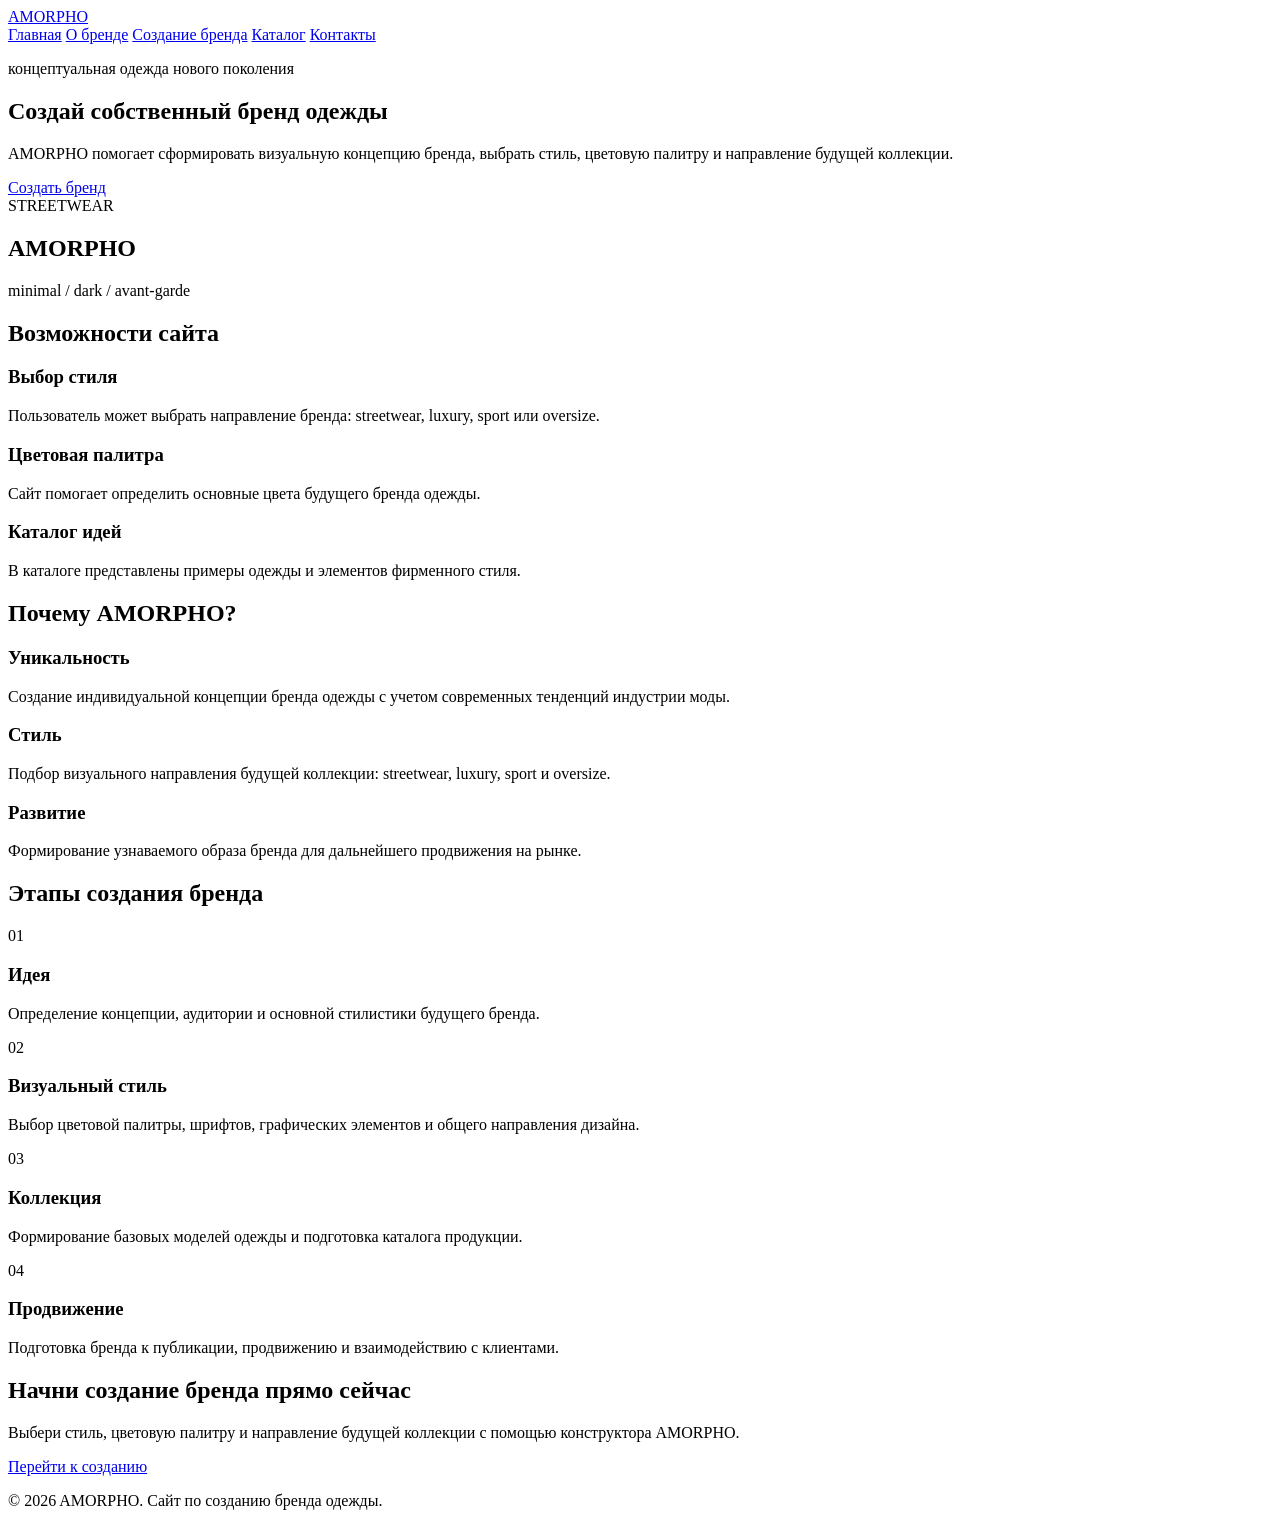
==== index.html @ 742e9d92 "Add files via upload" ====
<!DOCTYPE html>
<html lang="ru">
<head>
    <meta charset="UTF-8">
    <meta name="viewport" content="width=device-width, initial-scale=1.0">
    <title>AMORPHO — создание бренда одежды</title>
    <link rel="stylesheet" href="css/style.css">
</head>
<body>

<header class="header">
    <div class="container header__inner">
        <a href="index.html" class="logo">AMORPHO</a>

        <nav class="nav">
            <a href="index.html" class="active">Главная</a>
            <a href="about.html">О бренде</a>
            <a href="create-brand.html">Создание бренда</a>
            <a href="catalog.html">Каталог</a>
            <a href="contacts.html">Контакты</a>
        </nav>
    </div>
</header>

<main>

    <section class="hero">
        <div class="container hero__inner">

            <div class="hero__content">
                <p class="hero__subtitle">концептуальная одежда нового поколения</p>

                <h1>Создай собственный бренд одежды</h1>

                <p class="hero__text">
                    AMORPHO помогает сформировать визуальную концепцию бренда,
                    выбрать стиль, цветовую палитру и направление будущей коллекции.
                </p>

                <a href="create-brand.html" class="btn">Создать бренд</a>
            </div>

            <div class="hero__card">
                <span>STREETWEAR</span>
                <h2>AMORPHO</h2>
                <p>minimal / dark / avant-garde</p>
            </div>

        </div>
    </section>

    <section class="advantages">
        <div class="container">
            <h2 class="section-title">Возможности сайта</h2>

            <div class="advantages__grid">
                <div class="advantage-card">
                    <h3>Выбор стиля</h3>
                    <p>Пользователь может выбрать направление бренда: streetwear, luxury, sport или oversize.</p>
                </div>

                <div class="advantage-card">
                    <h3>Цветовая палитра</h3>
                    <p>Сайт помогает определить основные цвета будущего бренда одежды.</p>
                </div>

                <div class="advantage-card">
                    <h3>Каталог идей</h3>
                    <p>В каталоге представлены примеры одежды и элементов фирменного стиля.</p>
                </div>
            </div>
        </div>
    </section>

    <section class="about-brand">
        <div class="container">
            <h2 class="section-title">Почему AMORPHO?</h2>

            <div class="about-grid">
                <div class="about-card">
                    <h3>Уникальность</h3>
                    <p>Создание индивидуальной концепции бренда одежды с учетом современных тенденций индустрии моды.</p>
                </div>

                <div class="about-card">
                    <h3>Стиль</h3>
                    <p>Подбор визуального направления будущей коллекции: streetwear, luxury, sport и oversize.</p>
                </div>

                <div class="about-card">
                    <h3>Развитие</h3>
                    <p>Формирование узнаваемого образа бренда для дальнейшего продвижения на рынке.</p>
                </div>
            </div>
        </div>
    </section>

    <section class="steps">
        <div class="container">
            <h2 class="section-title">Этапы создания бренда</h2>

            <div class="steps__list">
                <div class="step">
                    <span>01</span>
                    <h3>Идея</h3>
                    <p>Определение концепции, аудитории и основной стилистики будущего бренда.</p>
                </div>

                <div class="step">
                    <span>02</span>
                    <h3>Визуальный стиль</h3>
                    <p>Выбор цветовой палитры, шрифтов, графических элементов и общего направления дизайна.</p>
                </div>

                <div class="step">
                    <span>03</span>
                    <h3>Коллекция</h3>
                    <p>Формирование базовых моделей одежды и подготовка каталога продукции.</p>
                </div>

                <div class="step">
                    <span>04</span>
                    <h3>Продвижение</h3>
                    <p>Подготовка бренда к публикации, продвижению и взаимодействию с клиентами.</p>
                </div>
            </div>
        </div>
    </section>

    <section class="cta">
        <div class="container cta__inner">
            <h2>Начни создание бренда прямо сейчас</h2>
            <p>Выбери стиль, цветовую палитру и направление будущей коллекции с помощью конструктора AMORPHO.</p>
            <a href="create-brand.html" class="btn">Перейти к созданию</a>
        </div>
    </section>

</main>

<footer class="footer">
    <div class="container">
        <p>© 2026 AMORPHO. Сайт по созданию бренда одежды.</p>
    </div>
</footer>

</body>
</html>
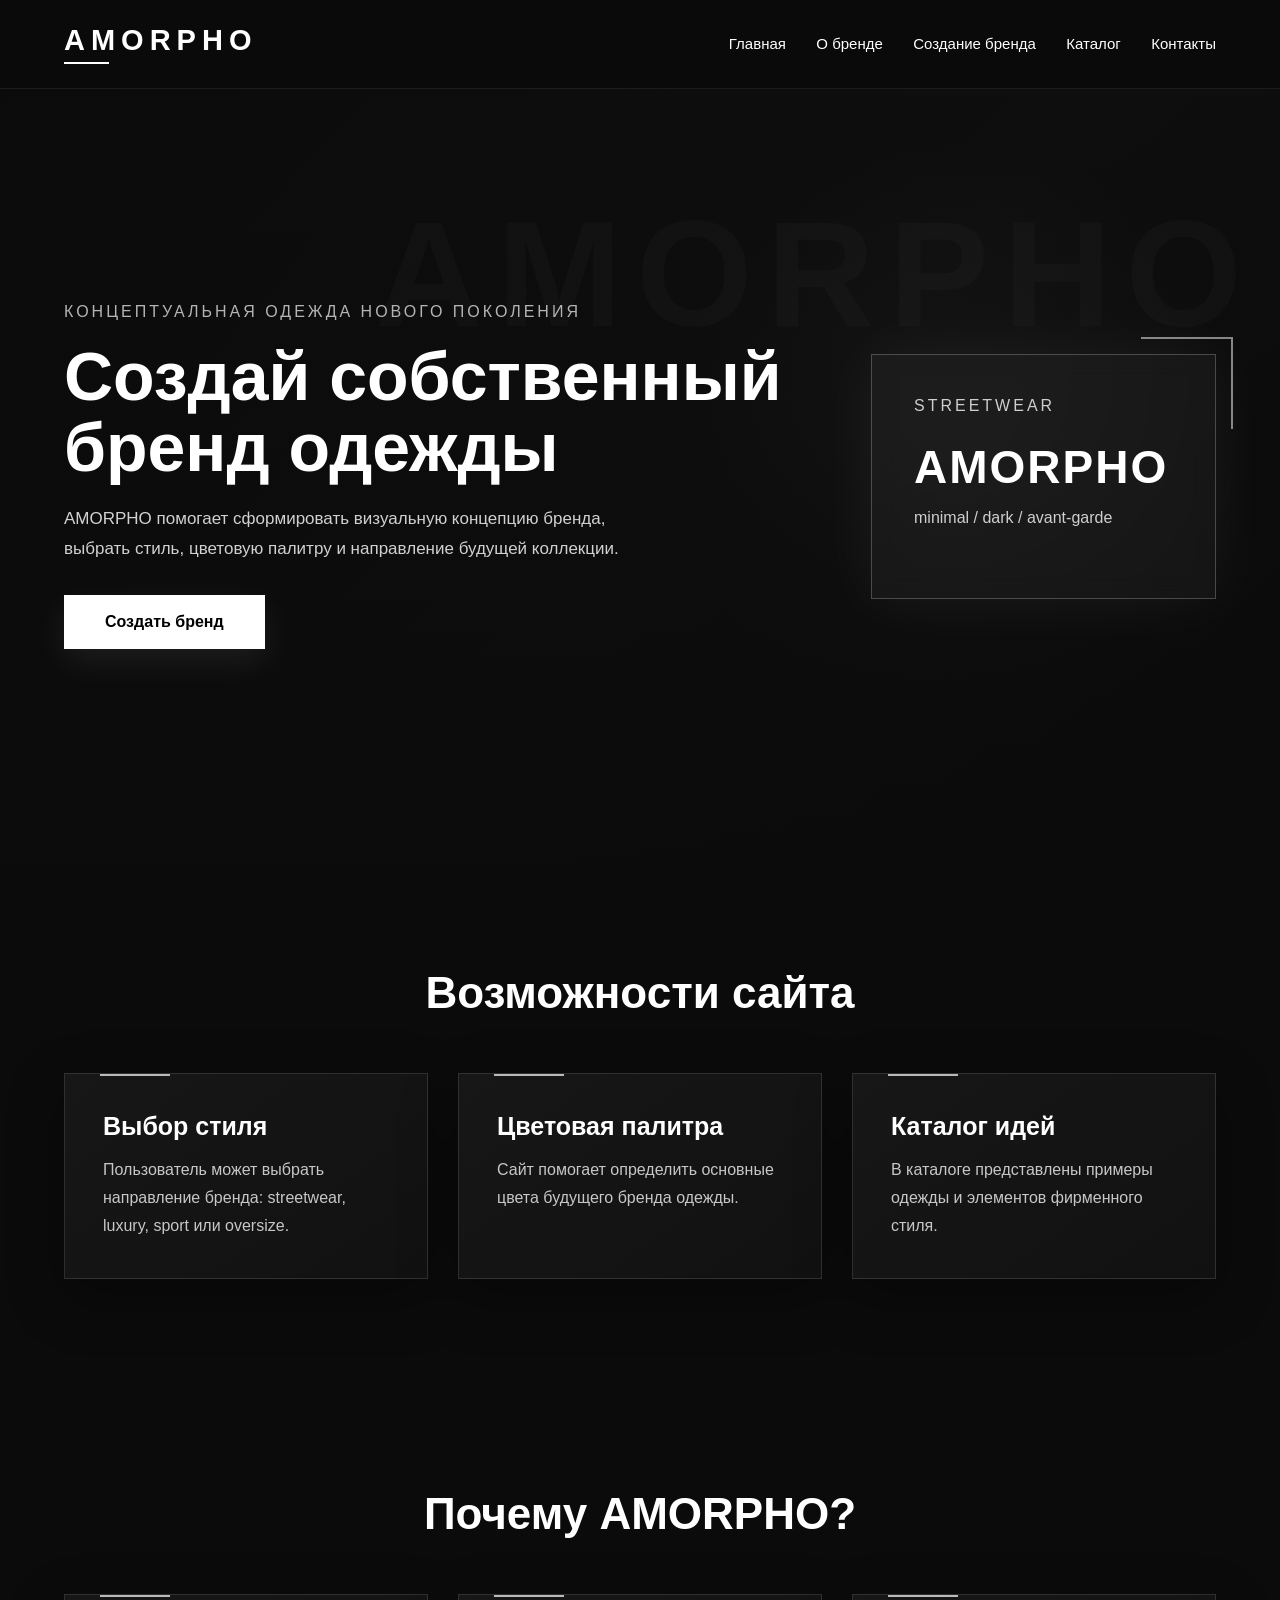
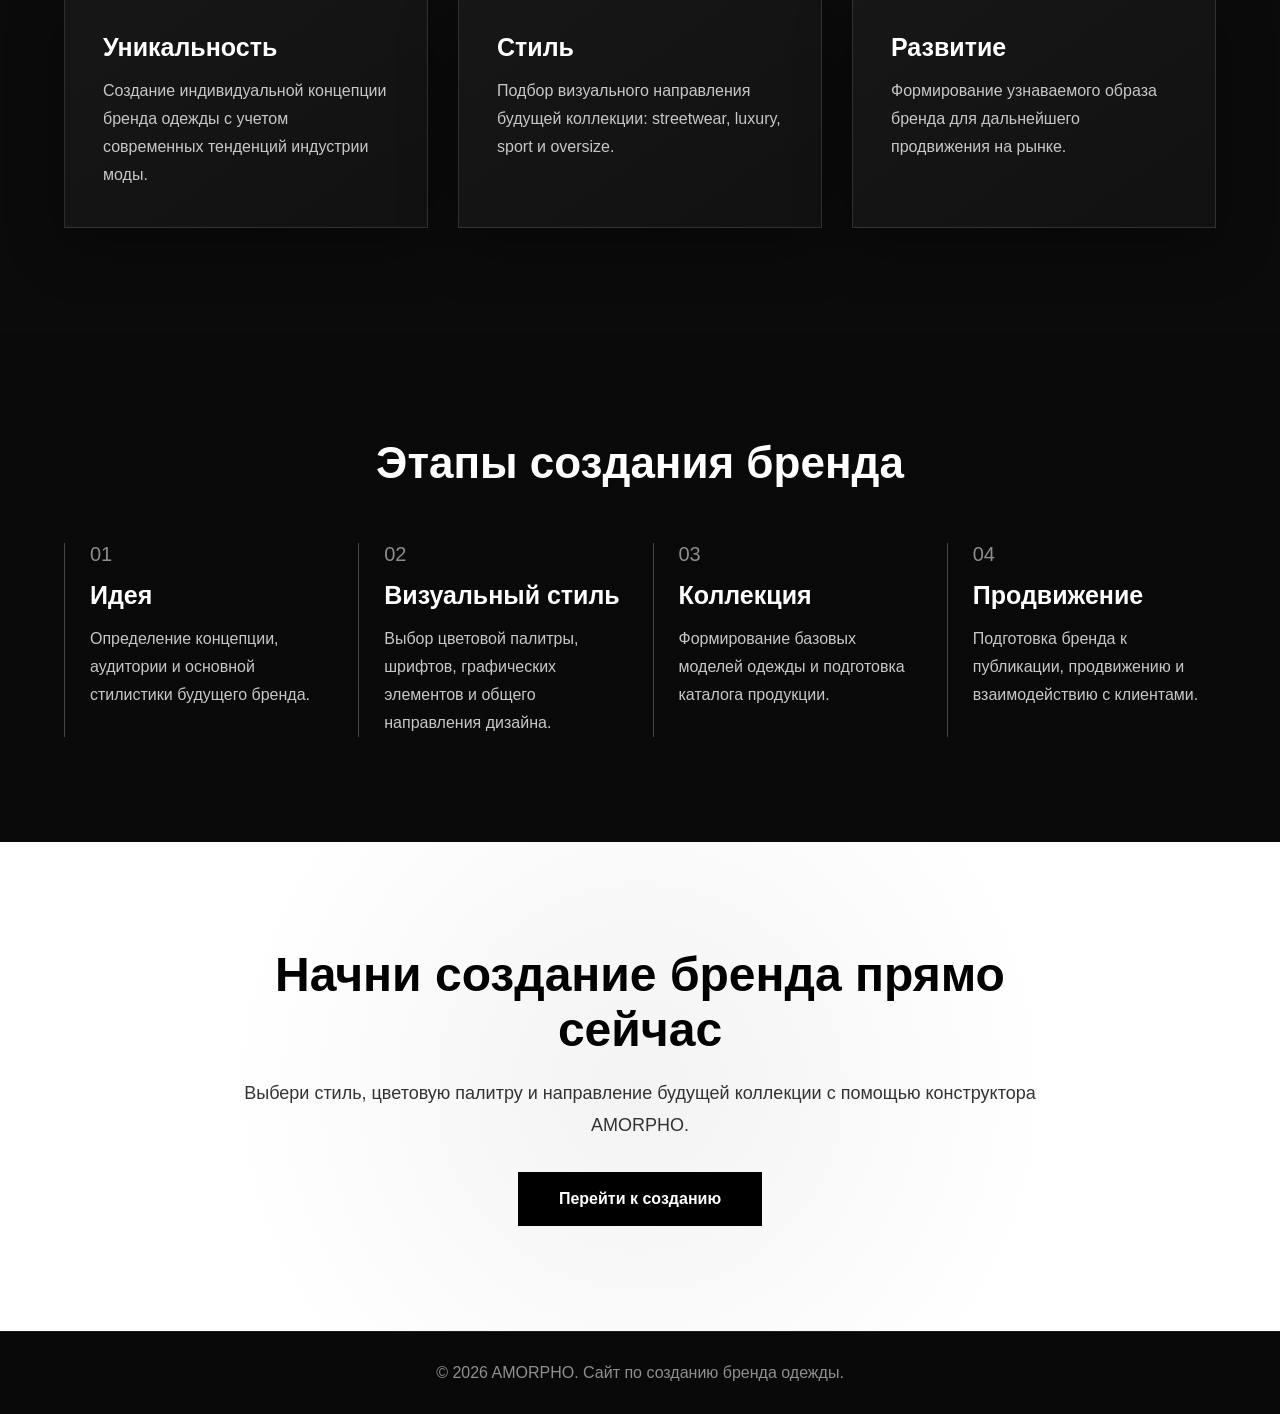
==== commit c6c99341: "Update index.html" ====
--- a/index.html
+++ b/index.html
@@ -4,7 +4,7 @@
     <meta charset="UTF-8">
     <meta name="viewport" content="width=device-width, initial-scale=1.0">
     <title>AMORPHO — создание бренда одежды</title>
-    <link rel="stylesheet" href="css/style.css">
+    <link rel="stylesheet" href="style.css">
 </head>
 <body>
 
@@ -144,4 +144,4 @@
 </footer>
 
 </body>
-</html>+</html>
--- a/style.css
+++ b/style.css
@@ -0,0 +1,615 @@
+* {
+    margin: 0;
+    padding: 0;
+    box-sizing: border-box;
+}
+
+body {
+    font-family: Arial, sans-serif;
+    background: #0b0b0b;
+    color: white;
+}
+
+body::before {
+    content: "";
+    position: fixed;
+    width: 420px;
+    height: 420px;
+    right: -120px;
+    top: 120px;
+    background: radial-gradient(circle, rgba(255,255,255,0.13), transparent 65%);
+    pointer-events: none;
+    z-index: -1;
+}
+
+body::after {
+    content: "";
+    position: fixed;
+    width: 360px;
+    height: 360px;
+    left: -140px;
+    bottom: 80px;
+    background: radial-gradient(circle, rgba(120,120,120,0.18), transparent 70%);
+    pointer-events: none;
+    z-index: -1;
+}
+
+.container {
+    width: 90%;
+    max-width: 1200px;
+    margin: 0 auto;
+}
+
+/* Header */
+
+.header {
+    padding: 24px 0;
+    border-bottom: 1px solid rgba(255,255,255,0.08);
+    background: rgba(11, 11, 11, 0.88);
+    backdrop-filter: blur(12px);
+    position: sticky;
+    top: 0;
+    z-index: 10;
+}
+
+.header__inner {
+    display: flex;
+    justify-content: space-between;
+    align-items: center;
+}
+
+.logo {
+    color: white;
+    text-decoration: none;
+    font-size: 29px;
+    font-weight: bold;
+    letter-spacing: 6px;
+}
+
+.logo::after {
+    content: "";
+    display: block;
+    height: 2px;
+    width: 45px;
+    margin-top: 5px;
+    background: white;
+}
+
+.nav a {
+    color: white;
+    text-decoration: none;
+    margin-left: 26px;
+    transition: 0.3s;
+    font-size: 15px;
+    position: relative;
+}
+
+.nav a::after {
+    content: "";
+    position: absolute;
+    width: 0;
+    height: 1px;
+    background: white;
+    left: 0;
+    bottom: -6px;
+    transition: 0.3s;
+}
+
+.nav a:hover::after {
+    width: 100%;
+}
+
+.nav a:hover {
+    color: #d4d4d4;
+}
+
+/* Hero */
+
+.hero {
+    min-height: 86vh;
+    display: flex;
+    align-items: center;
+    background:
+        linear-gradient(rgba(11, 11, 11, 0.72), rgba(11, 11, 11, 0.98)),
+        radial-gradient(circle at 75% 45%, #3a3a3a, transparent 28%),
+        linear-gradient(135deg, #0b0b0b 0%, #171717 55%, #070707 100%);
+    overflow: hidden;
+}
+
+.hero__inner {
+    display: flex;
+    justify-content: space-between;
+    align-items: center;
+    gap: 70px;
+    position: relative;
+}
+
+.hero__inner::before {
+    content: "AMORPHO";
+    position: absolute;
+    right: -40px;
+    top: -115px;
+    font-size: 150px;
+    font-weight: 900;
+    letter-spacing: 14px;
+    color: rgba(255,255,255,0.025);
+    z-index: 0;
+}
+
+.hero__content,
+.hero__card {
+    position: relative;
+    z-index: 1;
+}
+
+.hero__content h1 {
+    font-size: 68px;
+    line-height: 1.05;
+    margin: 20px 0;
+    max-width: 720px;
+}
+
+.hero__subtitle {
+    color: #b4b4b4;
+    text-transform: uppercase;
+    letter-spacing: 3px;
+}
+
+.hero__text {
+    color: #d1d1d1;
+    max-width: 570px;
+    line-height: 1.8;
+    font-size: 17px;
+}
+
+.btn {
+    display: inline-block;
+    margin-top: 30px;
+    padding: 17px 40px;
+    background: white;
+    color: black;
+    text-decoration: none;
+    font-weight: bold;
+    transition: 0.3s;
+    border: 1px solid white;
+    box-shadow: 0 12px 35px rgba(255,255,255,0.08);
+    cursor: pointer;
+}
+
+.btn:hover {
+    transform: translateY(-5px);
+    background: transparent;
+    color: white;
+}
+
+.hero__card {
+    width: 345px;
+    min-height: 245px;
+    padding: 42px;
+    border: 1px solid rgba(255,255,255,0.22);
+    background: rgba(255,255,255,0.045);
+    backdrop-filter: blur(12px);
+    box-shadow: 0 0 60px rgba(255,255,255,0.06);
+}
+
+.hero__card::before {
+    content: "";
+    position: absolute;
+    width: 90px;
+    height: 90px;
+    right: -18px;
+    top: -18px;
+    border-top: 2px solid white;
+    border-right: 2px solid white;
+    opacity: 0.5;
+}
+
+.hero__card span {
+    color: #cfcfcf;
+    letter-spacing: 3px;
+}
+
+.hero__card h2 {
+    font-size: 46px;
+    margin: 25px 0 15px;
+    letter-spacing: 2px;
+}
+
+.hero__card p {
+    color: #cfcfcf;
+}
+
+/* Sections */
+
+.advantages,
+.about-brand,
+.steps,
+.cta {
+    padding: 105px 0;
+}
+
+.section-title {
+    text-align: center;
+    margin-bottom: 55px;
+    font-size: 44px;
+}
+
+.advantages__grid,
+.about-grid {
+    display: grid;
+    grid-template-columns: repeat(3, 1fr);
+    gap: 30px;
+}
+
+.advantage-card,
+.about-card,
+.catalog-card,
+.constructor__form,
+.constructor__result,
+.contacts-form {
+    background: linear-gradient(145deg, #171717, #111);
+    border: 1px solid rgba(255,255,255,0.12);
+    box-shadow: 0 18px 50px rgba(0,0,0,0.35);
+}
+
+.advantage-card,
+.about-card {
+    padding: 38px;
+    transition: 0.3s;
+    position: relative;
+    overflow: hidden;
+}
+
+.advantage-card::before,
+.about-card::before,
+.catalog-card::before {
+    content: "";
+    position: absolute;
+    width: 70px;
+    height: 2px;
+    left: 35px;
+    top: 0;
+    background: white;
+    opacity: 0.7;
+}
+
+.advantage-card:hover,
+.about-card:hover,
+.catalog-card:hover {
+    transform: translateY(-9px);
+    border-color: rgba(255,255,255,0.55);
+}
+
+.advantage-card h3,
+.about-card h3 {
+    margin-bottom: 15px;
+    font-size: 25px;
+}
+
+.advantage-card p,
+.about-card p {
+    color: #c7c7c7;
+    line-height: 1.75;
+}
+
+/* Steps */
+
+.steps {
+    background:
+        linear-gradient(rgba(10,10,10,0.95), rgba(10,10,10,0.95)),
+        repeating-linear-gradient(90deg, rgba(255,255,255,0.04) 0 1px, transparent 1px 120px);
+}
+
+.steps__list {
+    display: grid;
+    grid-template-columns: repeat(4, 1fr);
+    gap: 25px;
+}
+
+.step {
+    border-left: 1px solid rgba(255,255,255,0.25);
+    padding-left: 25px;
+    transition: 0.3s;
+}
+
+.step:hover {
+    transform: translateY(-6px);
+}
+
+.step span {
+    color: #8d8d8d;
+    font-size: 20px;
+}
+
+.step h3 {
+    margin: 15px 0;
+    font-size: 25px;
+}
+
+.step p {
+    color: #c7c7c7;
+    line-height: 1.75;
+}
+
+/* CTA */
+
+.cta {
+    background:
+        radial-gradient(circle at center, #f3f3f3, #ffffff 60%);
+    color: black;
+    text-align: center;
+}
+
+.cta__inner {
+    max-width: 820px;
+}
+
+.cta h2 {
+    font-size: 48px;
+    margin-bottom: 20px;
+}
+
+.cta p {
+    color: #333;
+    line-height: 1.8;
+    font-size: 18px;
+}
+
+.cta .btn {
+    background: black;
+    color: white;
+    border-color: black;
+}
+
+.cta .btn:hover {
+    background: transparent;
+    color: black;
+}
+
+/* Page header */
+
+.page-header {
+    padding: 125px 0 95px;
+    text-align: center;
+    background:
+        linear-gradient(rgba(11,11,11,0.85), rgba(11,11,11,1)),
+        radial-gradient(circle at center, #2b2b2b, transparent 35%);
+}
+
+.page-header h1 {
+    font-size: 64px;
+    margin-bottom: 22px;
+}
+
+.page-header p {
+    color: #c8c8c8;
+    max-width: 720px;
+    margin: 0 auto;
+    line-height: 1.8;
+}
+
+/* Constructor */
+
+.constructor {
+    padding: 80px 0 120px;
+}
+
+.constructor__inner {
+    display: grid;
+    grid-template-columns: 1fr 1fr;
+    gap: 40px;
+}
+
+.constructor__form,
+.constructor__result {
+    padding: 42px;
+}
+
+.constructor__form h2,
+.constructor__result h2 {
+    margin-bottom: 25px;
+    font-size: 34px;
+}
+
+.constructor__form label {
+    display: block;
+    margin: 20px 0 8px;
+    color: #c7c7c7;
+}
+
+.constructor__form input,
+.constructor__form select {
+    width: 100%;
+    padding: 16px;
+    background: #0d0d0d;
+    color: white;
+    border: 1px solid #444;
+    font-size: 16px;
+    outline: none;
+}
+
+.constructor__form input:focus,
+.constructor__form select:focus,
+.contacts-form input:focus,
+.contacts-form textarea:focus {
+    border-color: white;
+}
+
+.constructor__result p {
+    color: #d0d0d0;
+    line-height: 1.75;
+    margin-bottom: 15px;
+}
+
+/* Catalog */
+
+.catalog {
+    padding: 80px 0 120px;
+}
+
+.catalog-grid {
+    display: grid;
+    grid-template-columns: repeat(3, 1fr);
+    gap: 30px;
+}
+
+.catalog-card {
+    padding: 42px;
+    min-height: 240px;
+    transition: 0.3s;
+    position: relative;
+    overflow: hidden;
+}
+
+.catalog-card h3 {
+    font-size: 29px;
+    margin-bottom: 20px;
+}
+
+.catalog-card p {
+    color: #cfcfcf;
+    line-height: 1.75;
+}
+
+/* Contacts */
+
+.contacts {
+    padding: 80px 0 120px;
+}
+
+.contacts-form {
+    max-width: 760px;
+    margin: 0 auto;
+    padding: 42px;
+}
+
+.contacts-form h2 {
+    margin-bottom: 25px;
+    font-size: 34px;
+}
+
+.contacts-form input,
+.contacts-form textarea {
+    width: 100%;
+    padding: 16px;
+    margin-bottom: 20px;
+    background: #0d0d0d;
+    border: 1px solid #444;
+    color: white;
+    font-size: 16px;
+    outline: none;
+}
+
+.contacts-form textarea {
+    min-height: 180px;
+    resize: vertical;
+}
+
+/* Footer */
+
+.footer {
+    padding: 32px 0;
+    text-align: center;
+    border-top: 1px solid rgba(255,255,255,0.08);
+    color: #8f8f8f;
+    background: #090909;
+}
+
+/* Adaptive */
+
+@media (max-width: 900px) {
+    .header__inner {
+        flex-direction: column;
+        gap: 20px;
+    }
+
+    .nav a {
+        margin: 0 10px;
+    }
+
+    .hero__inner {
+        flex-direction: column;
+        align-items: flex-start;
+    }
+
+    .hero__inner::before {
+        display: none;
+    }
+
+    .hero__content h1 {
+        font-size: 44px;
+    }
+
+    .advantages__grid,
+    .about-grid,
+    .steps__list,
+    .catalog-grid,
+    .constructor__inner {
+        grid-template-columns: 1fr;
+    }
+
+    .hero__card {
+        width: 100%;
+    }
+}
+
+@media (max-width: 500px) {
+    .nav {
+        display: flex;
+        flex-direction: column;
+        gap: 10px;
+        text-align: center;
+    }
+
+    .hero__content h1 {
+        font-size: 35px;
+    }
+
+    .section-title {
+        font-size: 31px;
+    }
+
+    .page-header h1 {
+        font-size: 42px;
+    }
+
+    .cta h2 {
+        font-size: 32px;
+    }
+}
+.catalog-number {
+    font-size: 60px;
+    font-weight: 900;
+    color: rgba(255,255,255,0.08);
+    margin-bottom: 15px;
+    letter-spacing: 2px;
+}
+
+.catalog-card {
+    position: relative;
+    overflow: hidden;
+}
+
+.catalog-card::after {
+    content: "";
+    position: absolute;
+    width: 180px;
+    height: 180px;
+    right: -90px;
+    top: -90px;
+    border-radius: 50%;
+    background: rgba(255,255,255,0.03);
+}
+.catalog-card img {
+    width: 100%;
+    height: 260px;
+    object-fit: cover;
+    border-radius: 8px;
+    margin-bottom: 20px;
+    border: 1px solid rgba(255,255,255,0.12);
+    transition: 0.3s;
+}
+
+.catalog-card:hover img {
+    transform: scale(1.03);
+}
